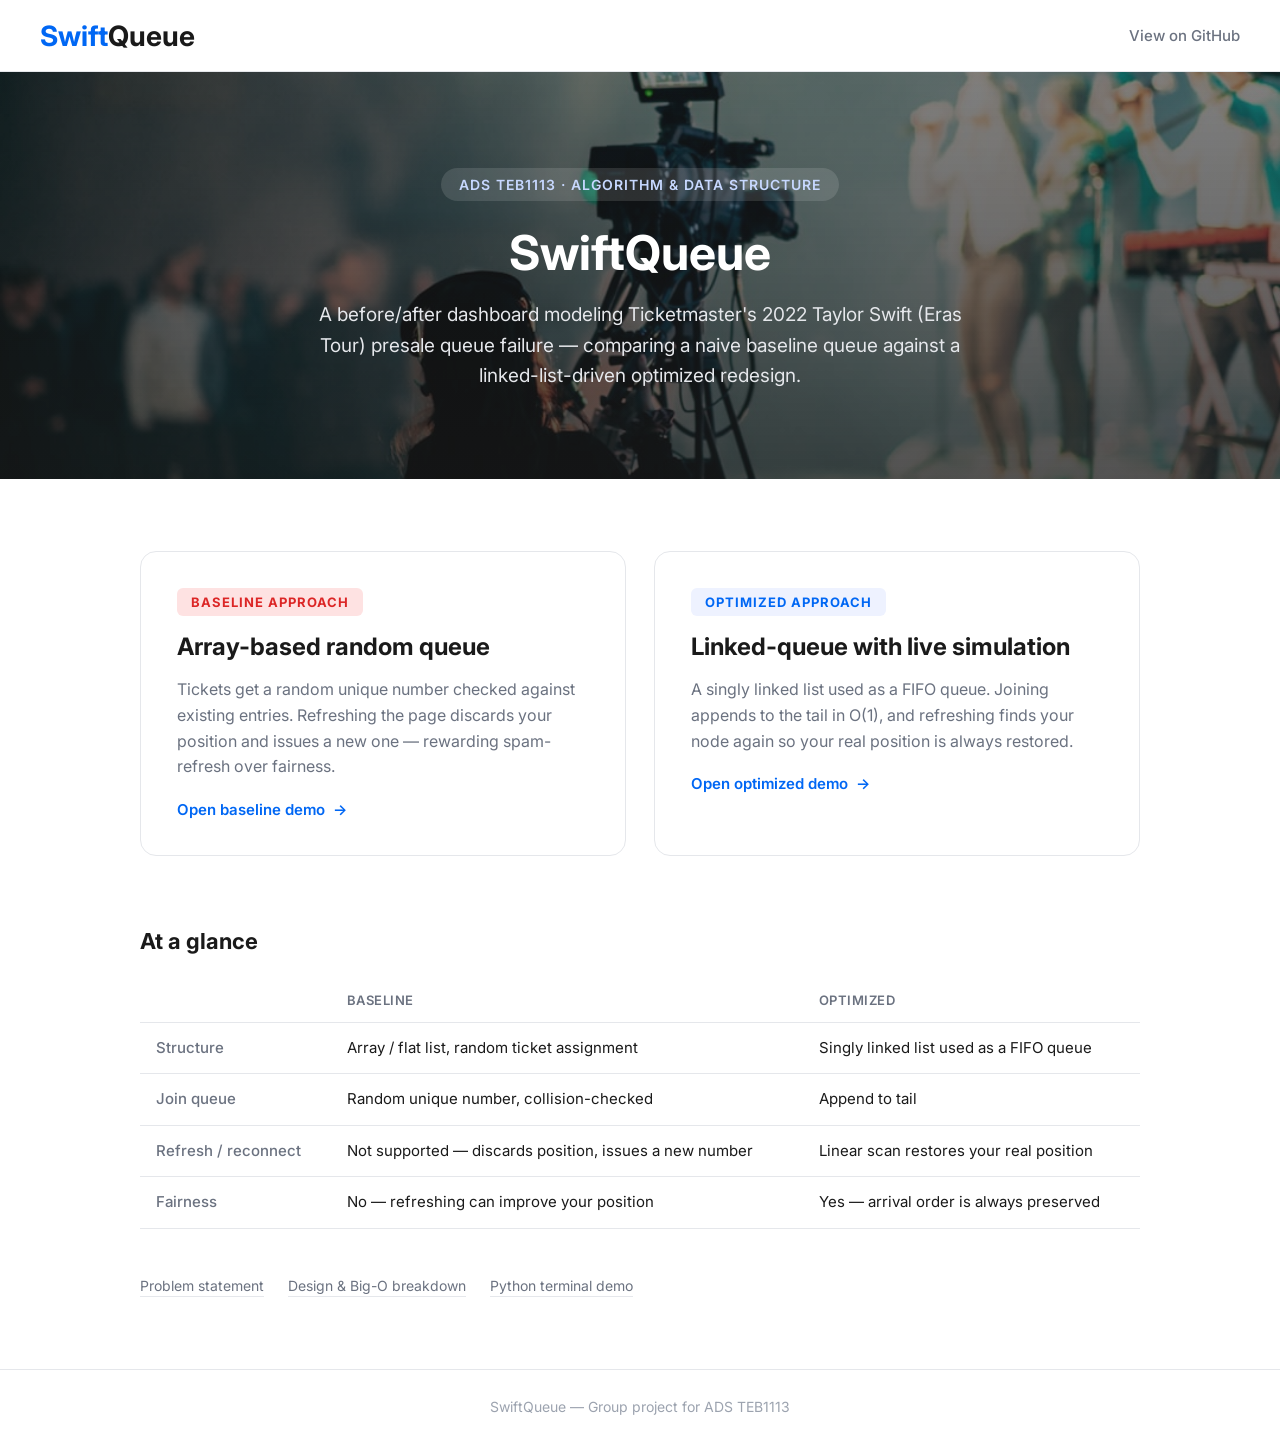
==== index.html @ 7eb0e255 "merge baseline and optimised" ====
<!doctype html>
<html lang="en">
  <head>
    <meta charset="UTF-8" />
    <meta name="viewport" content="width=device-width, initial-scale=1.0" />
    <title>SwiftQueue</title>
    <link rel="preconnect" href="https://fonts.googleapis.com" />
    <link rel="preconnect" href="https://fonts.gstatic.com" crossorigin />
    <link href="https://fonts.googleapis.com/css2?family=Inter:wght@100..900&display=swap" rel="stylesheet" />
    <style>
      *, ::before, ::after { box-sizing: border-box; }
      body { margin: 0; font-family: Inter, system-ui, sans-serif; background: #FFFFFF; color: #1A1A1A; }

      .navbar {
        display: flex; align-items: center; justify-content: space-between;
        padding: 0 40px; height: 72px;
        border-bottom: 1px solid #E5E7EB; background: #FFFFFF;
      }
      .logo { color: #0067F4; font-size: 28px; font-weight: 700; }
      .logo span { color: #1A1A1A; }
      .navbar a { color: #6B7280; font-size: 15px; font-weight: 500; text-decoration: none; }
      .navbar a:hover { color: #0067F4; }

      .hero {
        position: relative;
        background: linear-gradient(180deg, rgba(26,26,26,0.55), rgba(26,26,26,0.75)),
                    url('assets/hero.jpg') center/cover no-repeat;
        background-color: #1a1a2e;
        color: #FFFFFF;
        padding: 96px 40px 88px;
        text-align: center;
      }
      .hero-tag {
        display: inline-block; background: rgba(255,255,255,0.12); border-radius: 20px;
        padding: 8px 18px; font-size: 14px; font-weight: 600; letter-spacing: 1px;
        color: #C7D8FF; margin-bottom: 24px;
      }
      .hero h1 { font-size: 48px; font-weight: 700; line-height: 1.15; margin: 0 0 20px; }
      .hero p {
        font-size: 19px; line-height: 1.6; color: #E5E7EB; max-width: 680px;
        margin: 0 auto; font-weight: 400;
      }

      .container { max-width: 1080px; margin: 0 auto; padding: 72px 40px; }

      .cards { display: grid; grid-template-columns: 1fr 1fr; gap: 28px; }
      @media (max-width: 760px) { .cards { grid-template-columns: 1fr; } }

      .card {
        border: 1px solid #E5E7EB; border-radius: 16px; padding: 36px;
        display: flex; flex-direction: column; gap: 16px; text-decoration: none;
        color: inherit; transition: transform 0.15s, box-shadow 0.15s, border-color 0.15s;
        background: #FFFFFF;
      }
      .card:hover {
        transform: translateY(-2px); border-color: #0067F4;
        box-shadow: 0 8px 24px rgba(0,103,244,0.12);
      }
      .card-tag {
        align-self: flex-start; border-radius: 6px; padding: 6px 14px;
        font-size: 13px; font-weight: 700; letter-spacing: 1px;
      }
      .card-tag.baseline { background: #FEE2E2; color: #DC2626; }
      .card-tag.optimized { background: #EEF2FF; color: #0067F4; }
      .card h2 { font-size: 24px; font-weight: 700; margin: 0; }
      .card p { font-size: 16px; line-height: 1.6; color: #6B7280; margin: 0; }
      .card-cta {
        display: flex; align-items: center; gap: 8px; font-size: 15px;
        font-weight: 600; color: #0067F4; margin-top: 4px;
      }
      .card-cta .arrow { transition: transform 0.15s; }
      .card:hover .card-cta .arrow { transform: translateX(4px); }

      .compare { margin-top: 72px; }
      .compare h3 { font-size: 22px; font-weight: 700; margin: 0 0 24px; }
      table { width: 100%; border-collapse: collapse; font-size: 15px; }
      th, td { text-align: left; padding: 14px 16px; border-bottom: 1px solid #E5E7EB; }
      th { color: #6B7280; font-weight: 600; font-size: 13px; letter-spacing: 0.5px; text-transform: uppercase; }
      td { color: #1A1A1A; line-height: 1.5; }
      td:first-child { color: #6B7280; font-weight: 500; white-space: nowrap; }

      .links-row { margin-top: 48px; display: flex; gap: 24px; flex-wrap: wrap; }
      .links-row a { color: #6B7280; font-size: 14px; text-decoration: none; border-bottom: 1px solid #E5E7EB; padding-bottom: 2px; }
      .links-row a:hover { color: #0067F4; border-color: #0067F4; }

      footer {
        border-top: 1px solid #E5E7EB; padding: 28px 40px; text-align: center;
        color: #9CA3AF; font-size: 14px;
      }
    </style>
  </head>
  <body>
    <nav class="navbar">
      <div class="logo">Swift<span>Queue</span></div>
      <a href="https://github.com/Jessy123123/ADS_TEB1113_SwiftQueue" target="_blank" rel="noopener">View on GitHub</a>
    </nav>

    <div class="hero">
      <div class="hero-tag">ADS TEB1113 · ALGORITHM &amp; DATA STRUCTURE</div>
      <h1>SwiftQueue</h1>
      <p>
        A before/after dashboard modeling Ticketmaster's 2022 Taylor Swift (Eras Tour)
        presale queue failure — comparing a naive baseline queue against a linked-list-driven
        optimized redesign.
      </p>
    </div>

    <div class="container">
      <div class="cards">
        <a class="card" href="baseline_approach/index.html">
          <span class="card-tag baseline">BASELINE APPROACH</span>
          <h2>Array-based random queue</h2>
          <p>
            Tickets get a random unique number checked against existing entries.
            Refreshing the page discards your position and issues a new one —
            rewarding spam-refresh over fairness.
          </p>
          <span class="card-cta">Open baseline demo <span class="arrow">&rarr;</span></span>
        </a>

        <a class="card" href="optimised.html">
          <span class="card-tag optimized">OPTIMIZED APPROACH</span>
          <h2>Linked-queue with live simulation</h2>
          <p>
            A singly linked list used as a FIFO queue. Joining appends to the tail
            in O(1), and refreshing finds your node again so your real position
            is always restored.
          </p>
          <span class="card-cta">Open optimized demo <span class="arrow">&rarr;</span></span>
        </a>
      </div>

      <div class="compare">
        <h3>At a glance</h3>
        <table>
          <thead>
            <tr><th></th><th>Baseline</th><th>Optimized</th></tr>
          </thead>
          <tbody>
            <tr>
              <td>Structure</td>
              <td>Array / flat list, random ticket assignment</td>
              <td>Singly linked list used as a FIFO queue</td>
            </tr>
            <tr>
              <td>Join queue</td>
              <td>Random unique number, collision-checked</td>
              <td>Append to tail</td>
            </tr>
            <tr>
              <td>Refresh / reconnect</td>
              <td>Not supported — discards position, issues a new number</td>
              <td>Linear scan restores your real position</td>
            </tr>
            <tr>
              <td>Fairness</td>
              <td>No — refreshing can improve your position</td>
              <td>Yes — arrival order is always preserved</td>
            </tr>
          </tbody>
        </table>
      </div>

      <div class="links-row">
        <a href="docs/PROBLEM_STATEMENT.md">Problem statement</a>
        <a href="docs/DESIGN_BASELINE_VS_OPTIMIZED.md">Design &amp; Big-O breakdown</a>
        <a href="backup_algo/demo.py">Python terminal demo</a>
      </div>
    </div>

    <footer>SwiftQueue — Group project for ADS TEB1113</footer>
  </body>
</html>
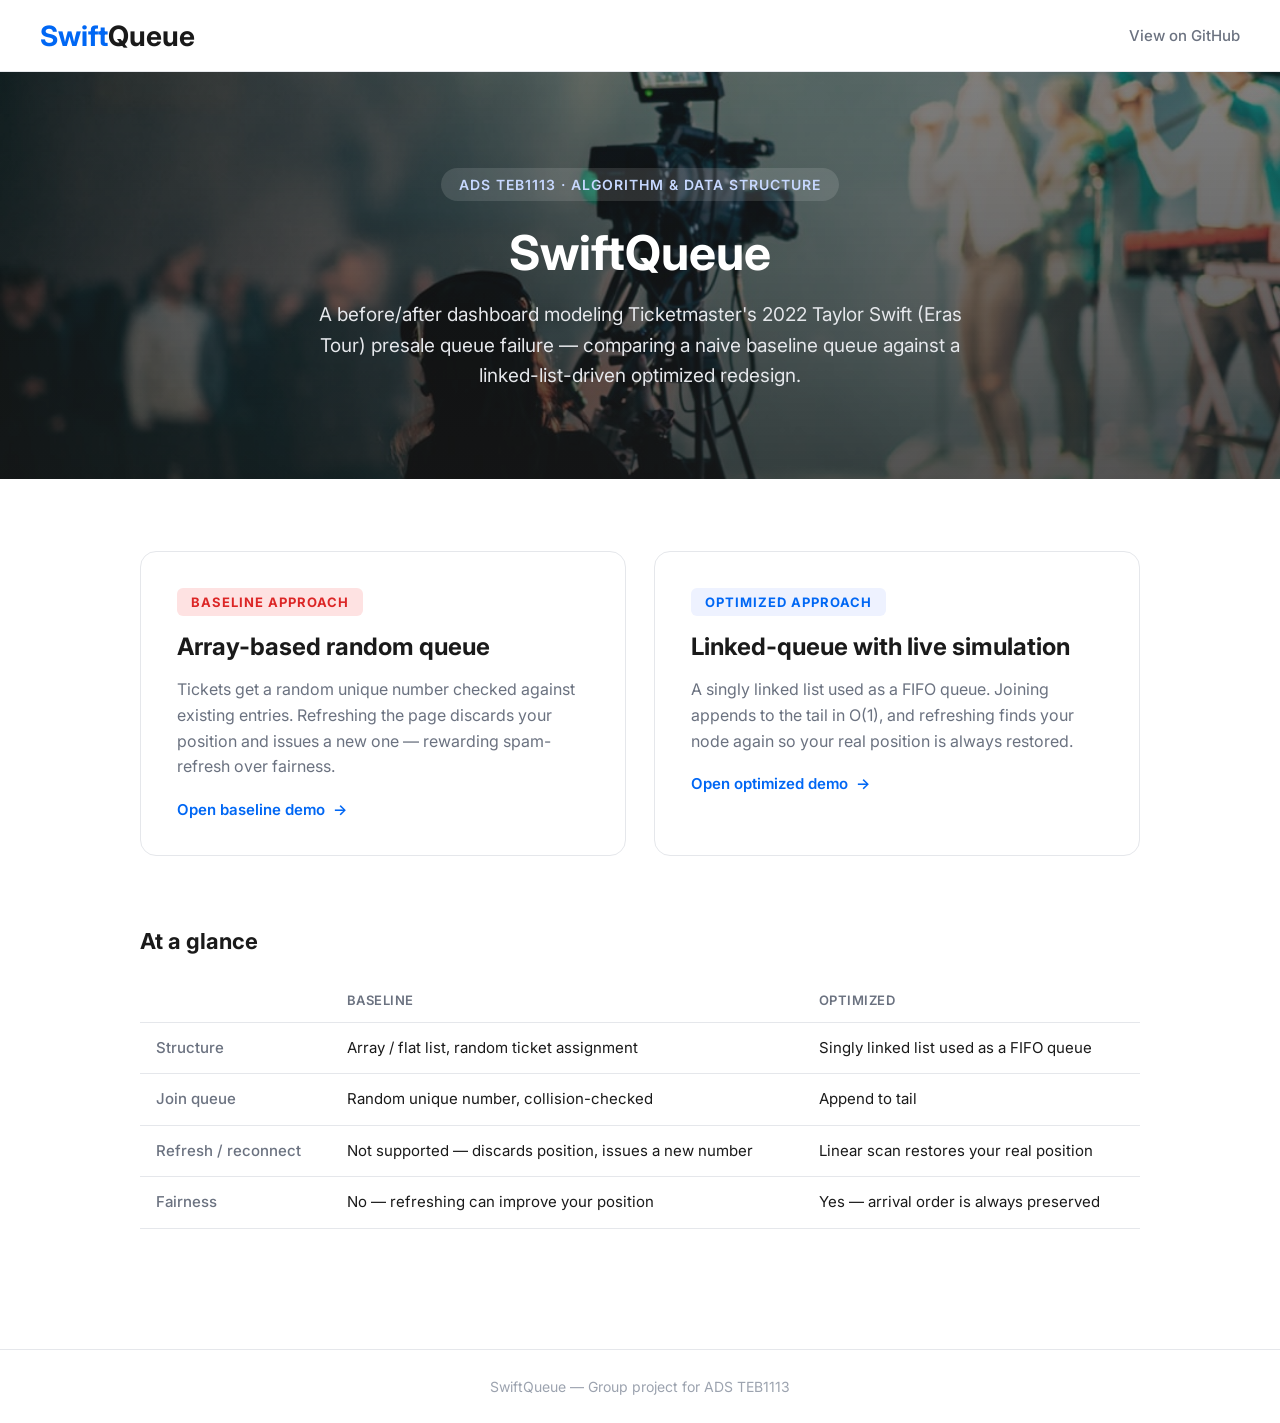
==== commit d6df8d15: "update index.html" ====
--- a/index.html
+++ b/index.html
@@ -162,9 +162,6 @@
       </div>
 
       <div class="links-row">
-        <a href="docs/PROBLEM_STATEMENT.md">Problem statement</a>
-        <a href="docs/DESIGN_BASELINE_VS_OPTIMIZED.md">Design &amp; Big-O breakdown</a>
-        <a href="backup_algo/demo.py">Python terminal demo</a>
       </div>
     </div>
 
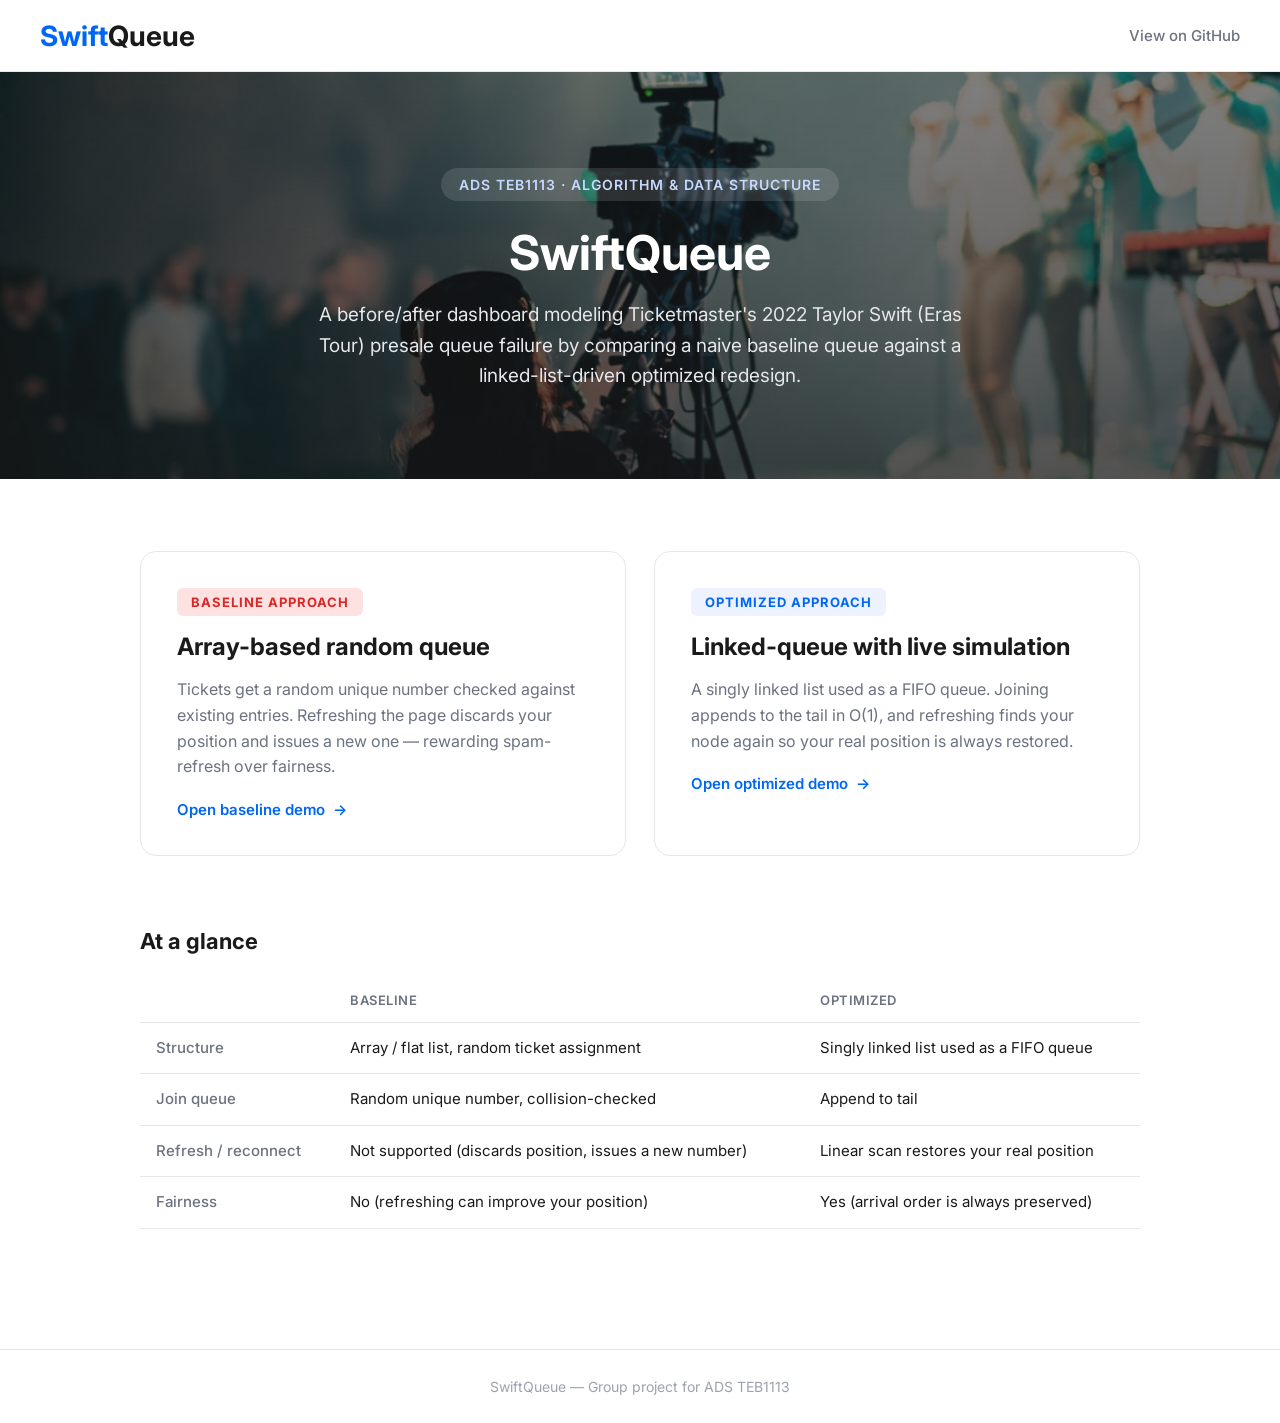
==== commit a6b5aa80: "Update index.html" ====
--- a/index.html
+++ b/index.html
@@ -100,7 +100,7 @@
       <h1>SwiftQueue</h1>
       <p>
         A before/after dashboard modeling Ticketmaster's 2022 Taylor Swift (Eras Tour)
-        presale queue failure — comparing a naive baseline queue against a linked-list-driven
+        presale queue failure by comparing a naive baseline queue against a linked-list-driven
         optimized redesign.
       </p>
     </div>
@@ -149,13 +149,13 @@
             </tr>
             <tr>
               <td>Refresh / reconnect</td>
-              <td>Not supported — discards position, issues a new number</td>
+              <td>Not supported (discards position, issues a new number)</td>
               <td>Linear scan restores your real position</td>
             </tr>
             <tr>
               <td>Fairness</td>
-              <td>No — refreshing can improve your position</td>
-              <td>Yes — arrival order is always preserved</td>
+              <td>No (refreshing can improve your position)</td>
+              <td>Yes (arrival order is always preserved)</td>
             </tr>
           </tbody>
         </table>
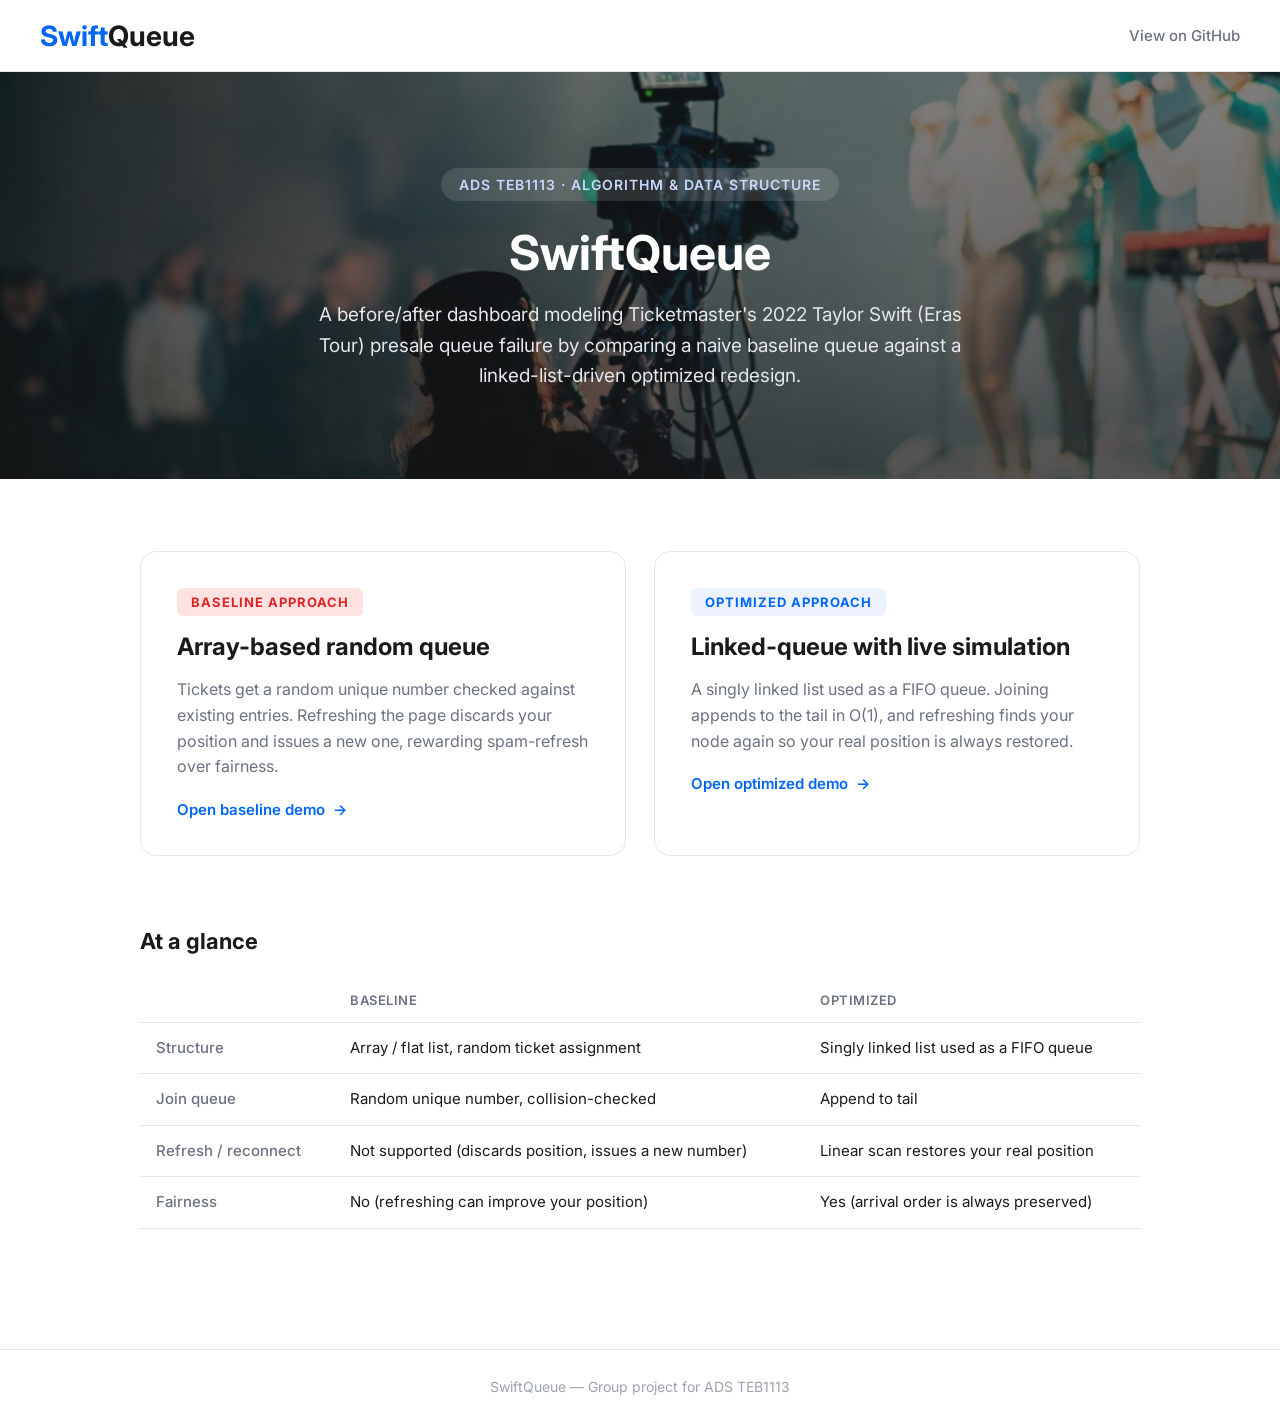
==== commit 9980cd2b: "interface" ====
--- a/index.html
+++ b/index.html
@@ -112,7 +112,7 @@
           <h2>Array-based random queue</h2>
           <p>
             Tickets get a random unique number checked against existing entries.
-            Refreshing the page discards your position and issues a new one —
+            Refreshing the page discards your position and issues a new one,
             rewarding spam-refresh over fairness.
           </p>
           <span class="card-cta">Open baseline demo <span class="arrow">&rarr;</span></span>
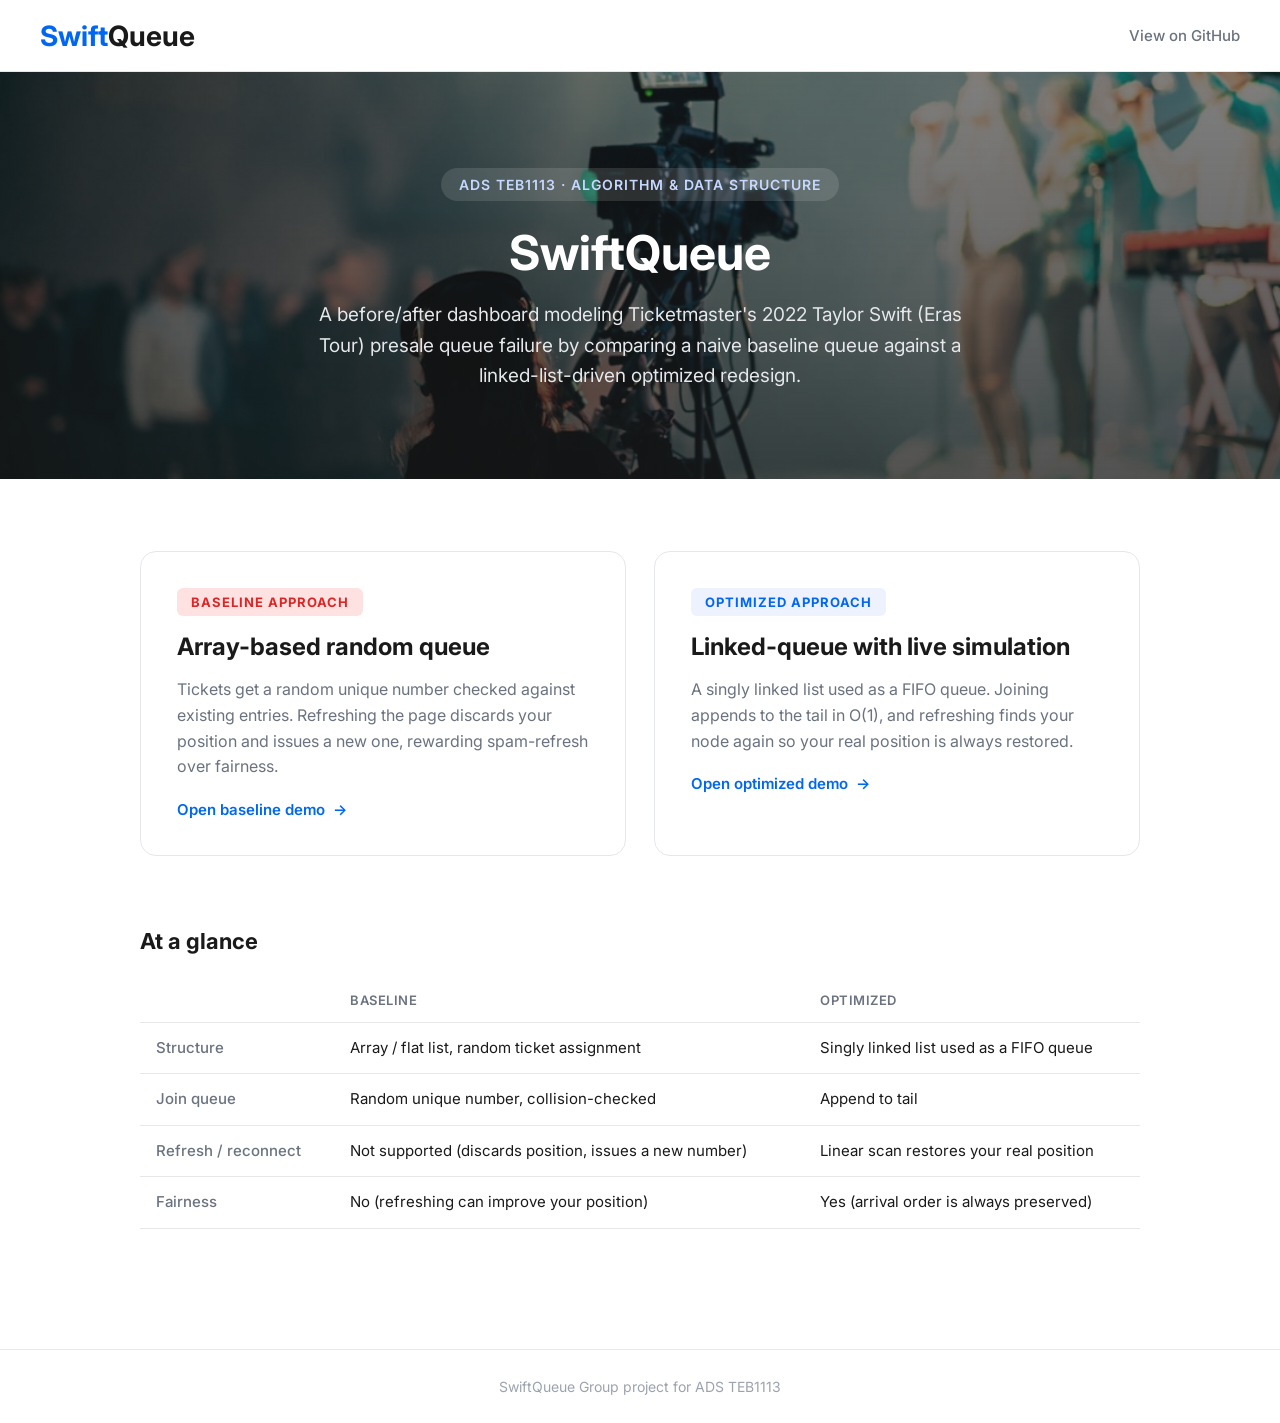
==== commit 2ba0a2c2: "refined seat selection" ====
--- a/index.html
+++ b/index.html
@@ -165,6 +165,6 @@
       </div>
     </div>
 
-    <footer>SwiftQueue — Group project for ADS TEB1113</footer>
+    <footer>SwiftQueue Group project for ADS TEB1113</footer>
   </body>
 </html>
